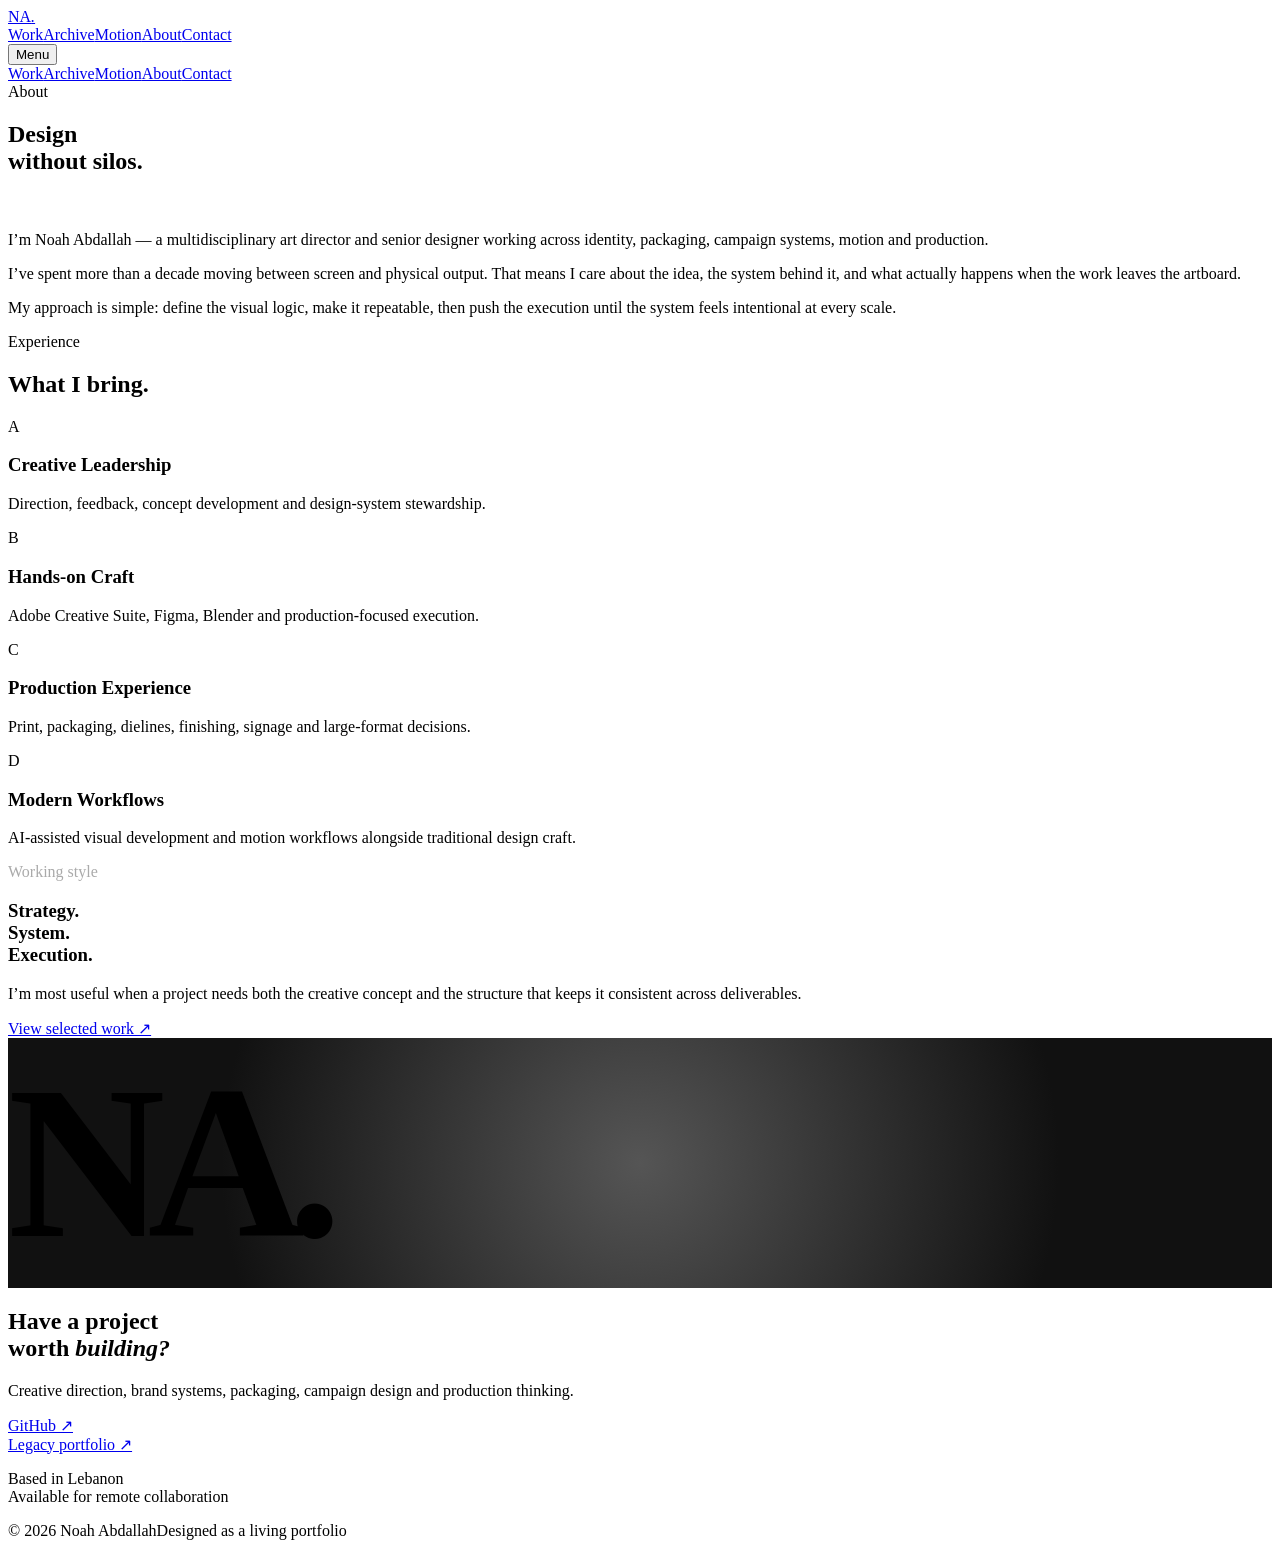
==== about.html @ 5deb1409 "Add files via upload" ====
<!doctype html><html lang="en"><head><meta charset="utf-8"><meta name="viewport" content="width=device-width,initial-scale=1"><title>About — Noah Abdallah</title><meta name="description" content="Creative director and multidisciplinary designer based in Lebanon."><meta name="theme-color" content="#f3f0ea"><link rel="icon" href="assets/favicon.svg" type="image/svg+xml"><link rel="stylesheet" href="assets/css/style.css"><meta property="og:title" content="About — Noah Abdallah"><meta property="og:description" content="Creative director and multidisciplinary designer based in Lebanon."><meta property="og:image" content="assets/img/og-cover.jpg"></head><body><div class="noise"></div><header class="shell nav"><a class="brand" href="index.html">NA<i>.</i></a><nav class="navlinks"><a href="index.html#work">Work</a><a href="archive.html">Archive</a><a href="motion.html">Motion</a><a href="about.html">About</a><a href="index.html#contact">Contact</a></nav><button class="menu-btn" aria-label="Menu">Menu</button></header><nav class="mobile-nav"><a href="index.html#work">Work</a><a href="archive.html">Archive</a><a href="motion.html">Motion</a><a href="about.html">About</a><a href="index.html#contact">Contact</a></nav><main><section class="shell archive-hero"><div class="eyebrow">About</div><h1>Design<br>without silos.</h1></section><section class="section shell" style="padding-top:20px"><div class="about-grid"><p class="big-copy reveal">I’m Noah Abdallah — a multidisciplinary art director and senior designer working across identity, packaging, campaign systems, motion and production.</p><div class="about-side reveal"><p>I’ve spent more than a decade moving between screen and physical output. That means I care about the idea, the system behind it, and what actually happens when the work leaves the artboard.</p><p>My approach is simple: define the visual logic, make it repeatable, then push the execution until the system feels intentional at every scale.</p></div></div></section><section class="section shell"><div class="section-head reveal"><div><div class="section-index">Experience</div><h2>What I bring.</h2></div></div><div class="capabilities"><div class="cap"><span class="n">A</span><div><h3>Creative Leadership</h3><p>Direction, feedback, concept development and design-system stewardship.</p></div></div><div class="cap"><span class="n">B</span><div><h3>Hands-on Craft</h3><p>Adobe Creative Suite, Figma, Blender and production-focused execution.</p></div></div><div class="cap"><span class="n">C</span><div><h3>Production Experience</h3><p>Print, packaging, dielines, finishing, signage and large-format decisions.</p></div></div><div class="cap"><span class="n">D</span><div><h3>Modern Workflows</h3><p>AI-assisted visual development and motion workflows alongside traditional design craft.</p></div></div></div></section><section class="section shell"><div class="special"><div class="special-copy"><div><div class="section-index" style="color:#aaa">Working style</div><h3>Strategy.<br>System.<br>Execution.</h3><p>I’m most useful when a project needs both the creative concept and the structure that keeps it consistent across deliverables.</p></div><a class="button" href="index.html#work">View selected work ↗</a></div><div class="special-visual" style="background:radial-gradient(circle at 50% 50%,#555,#111 65%)"><div style="font-family:Manrope;font-weight:800;font-size:min(17vw,240px);letter-spacing:-.08em">NA.</div></div></div></section></main><footer class="footer" id="contact"><div class="shell"><h2>Have a project<br>worth <i>building?</i></h2><div class="footer-grid"><div><p>Creative direction, brand systems, packaging, campaign design and production thinking.</p></div><div><a href="https://github.com/kozoo7" target="_blank" rel="noreferrer">GitHub ↗</a><br><a href="https://kozoo7.github.io/my-portfolio/" target="_blank" rel="noreferrer">Legacy portfolio ↗</a></div><div><p>Based in Lebanon<br>Available for remote collaboration</p></div></div><div class="footer-bottom"><span>© 2026 Noah Abdallah</span><span>Designed as a living portfolio</span></div></div></footer><script src="assets/js/main.js"></script></body></html>
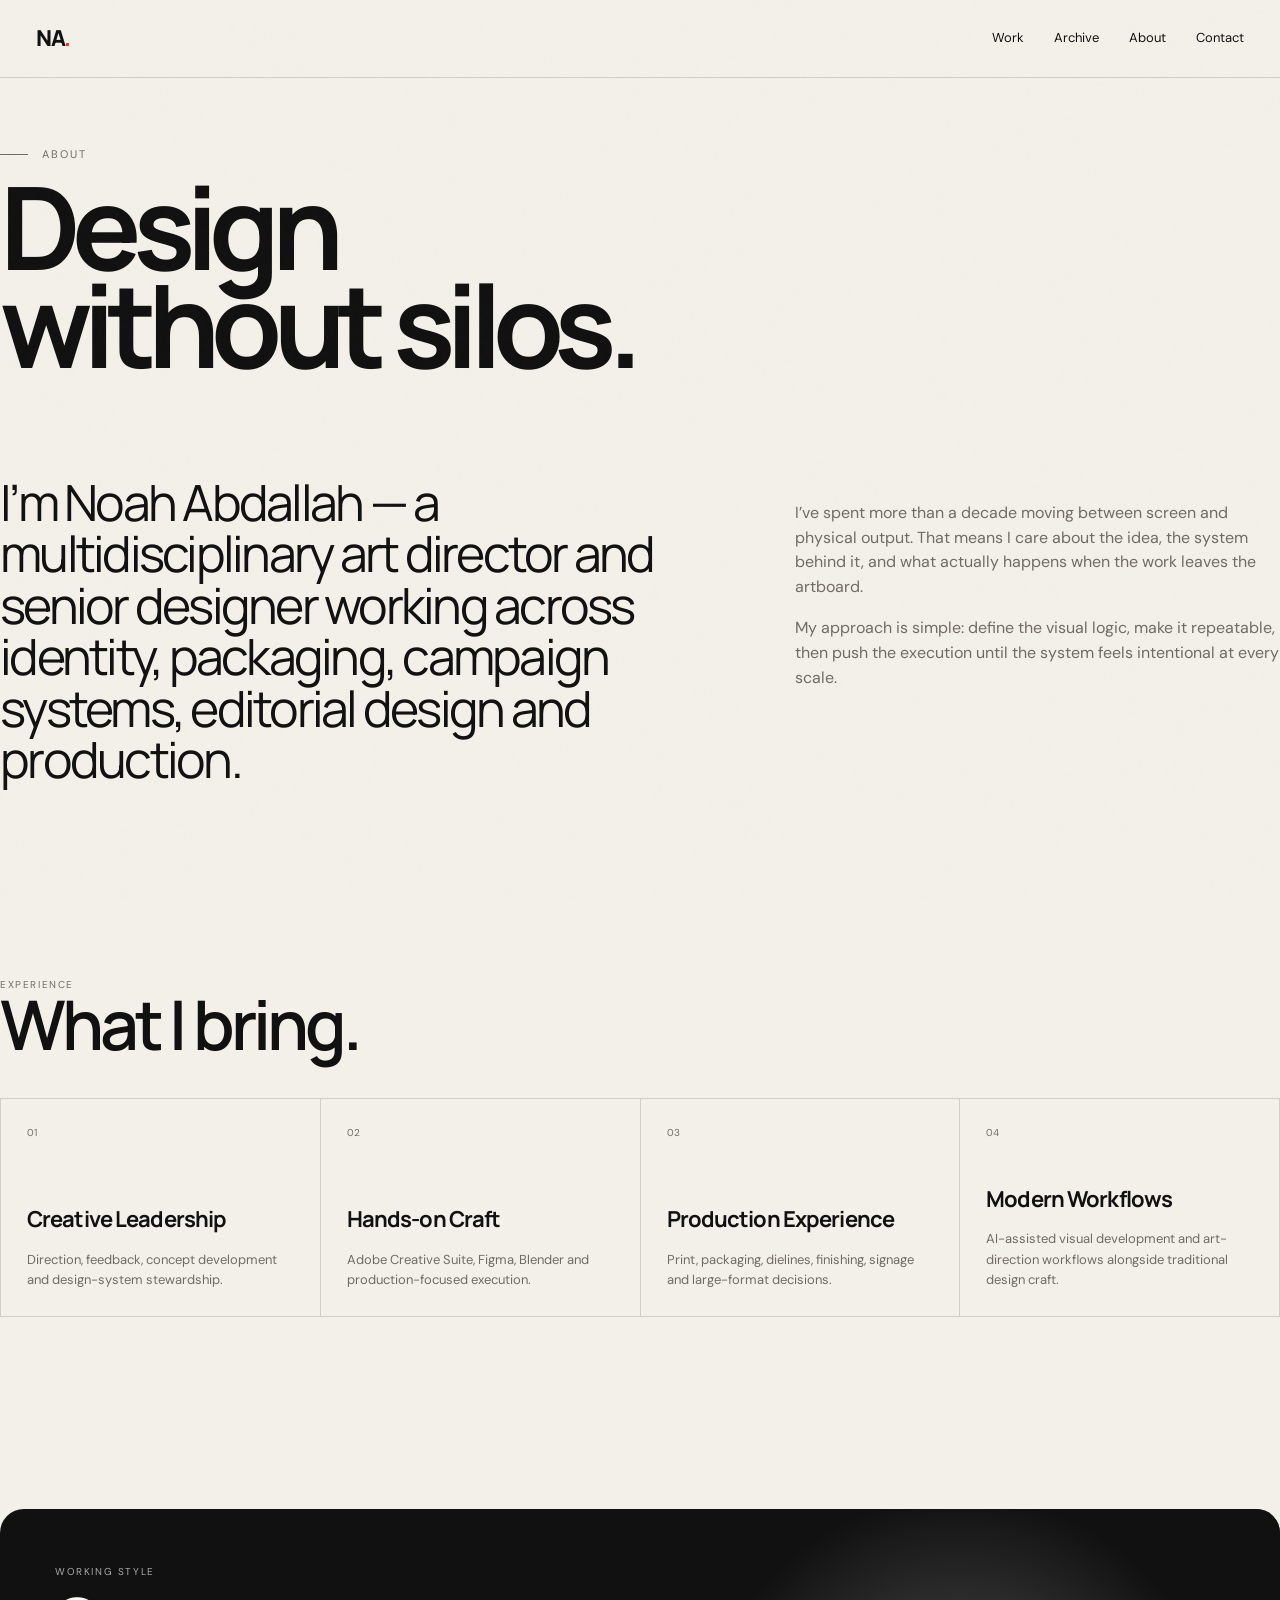
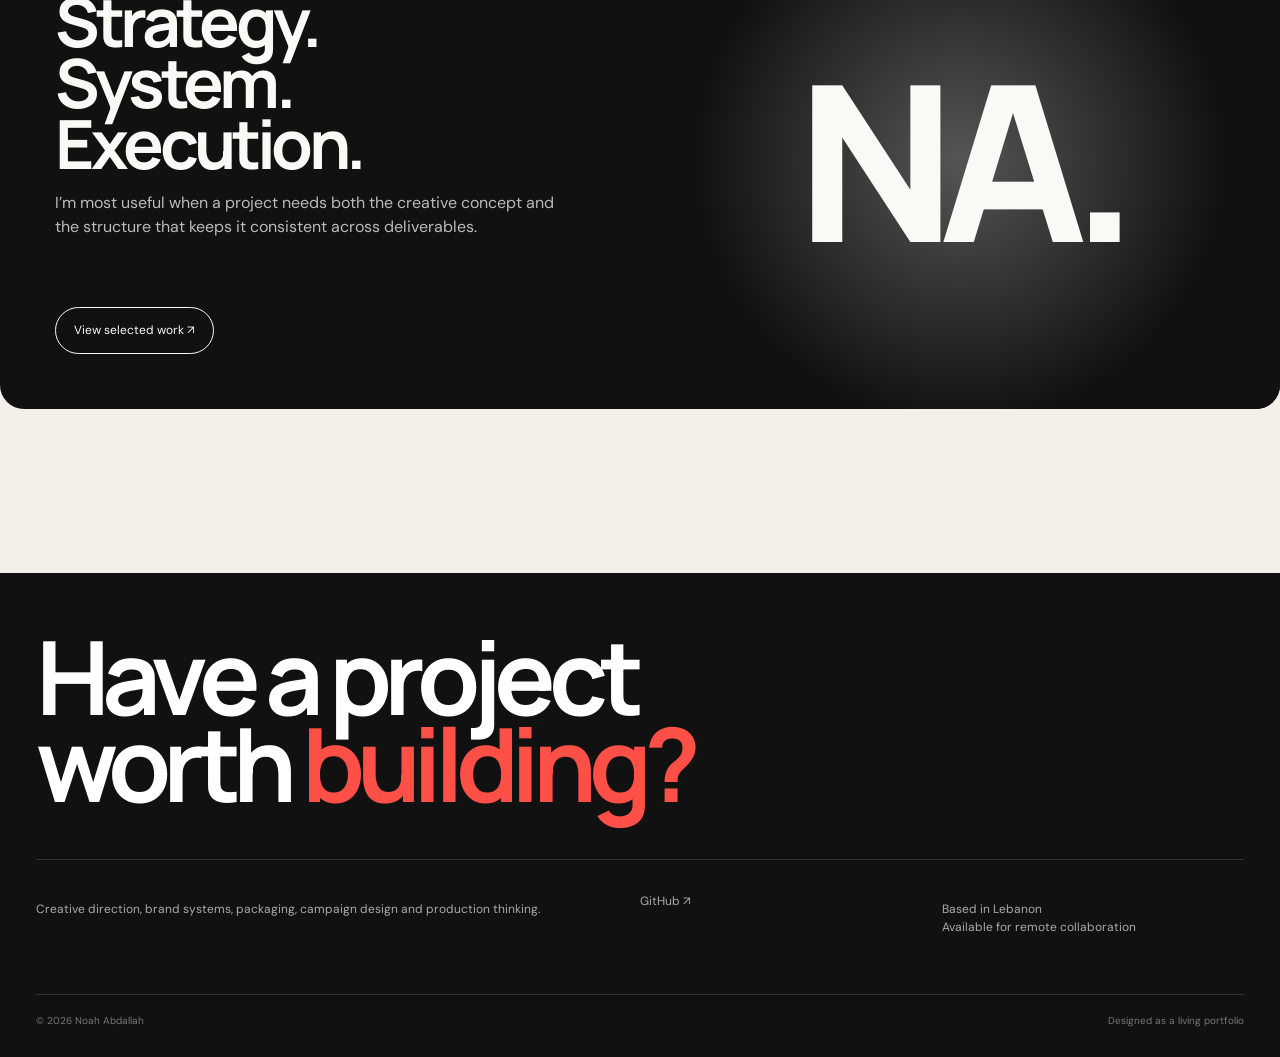
==== commit a3bbdc0a: "Add files via upload" ====
--- a/about.html
+++ b/about.html
@@ -1 +1,3 @@
-<!doctype html><html lang="en"><head><meta charset="utf-8"><meta name="viewport" content="width=device-width,initial-scale=1"><title>About — Noah Abdallah</title><meta name="description" content="Creative director and multidisciplinary designer based in Lebanon."><meta name="theme-color" content="#f3f0ea"><link rel="icon" href="assets/favicon.svg" type="image/svg+xml"><link rel="stylesheet" href="assets/css/style.css"><meta property="og:title" content="About — Noah Abdallah"><meta property="og:description" content="Creative director and multidisciplinary designer based in Lebanon."><meta property="og:image" content="assets/img/og-cover.jpg"></head><body><div class="noise"></div><header class="shell nav"><a class="brand" href="index.html">NA<i>.</i></a><nav class="navlinks"><a href="index.html#work">Work</a><a href="archive.html">Archive</a><a href="motion.html">Motion</a><a href="about.html">About</a><a href="index.html#contact">Contact</a></nav><button class="menu-btn" aria-label="Menu">Menu</button></header><nav class="mobile-nav"><a href="index.html#work">Work</a><a href="archive.html">Archive</a><a href="motion.html">Motion</a><a href="about.html">About</a><a href="index.html#contact">Contact</a></nav><main><section class="shell archive-hero"><div class="eyebrow">About</div><h1>Design<br>without silos.</h1></section><section class="section shell" style="padding-top:20px"><div class="about-grid"><p class="big-copy reveal">I’m Noah Abdallah — a multidisciplinary art director and senior designer working across identity, packaging, campaign systems, motion and production.</p><div class="about-side reveal"><p>I’ve spent more than a decade moving between screen and physical output. That means I care about the idea, the system behind it, and what actually happens when the work leaves the artboard.</p><p>My approach is simple: define the visual logic, make it repeatable, then push the execution until the system feels intentional at every scale.</p></div></div></section><section class="section shell"><div class="section-head reveal"><div><div class="section-index">Experience</div><h2>What I bring.</h2></div></div><div class="capabilities"><div class="cap"><span class="n">A</span><div><h3>Creative Leadership</h3><p>Direction, feedback, concept development and design-system stewardship.</p></div></div><div class="cap"><span class="n">B</span><div><h3>Hands-on Craft</h3><p>Adobe Creative Suite, Figma, Blender and production-focused execution.</p></div></div><div class="cap"><span class="n">C</span><div><h3>Production Experience</h3><p>Print, packaging, dielines, finishing, signage and large-format decisions.</p></div></div><div class="cap"><span class="n">D</span><div><h3>Modern Workflows</h3><p>AI-assisted visual development and motion workflows alongside traditional design craft.</p></div></div></div></section><section class="section shell"><div class="special"><div class="special-copy"><div><div class="section-index" style="color:#aaa">Working style</div><h3>Strategy.<br>System.<br>Execution.</h3><p>I’m most useful when a project needs both the creative concept and the structure that keeps it consistent across deliverables.</p></div><a class="button" href="index.html#work">View selected work ↗</a></div><div class="special-visual" style="background:radial-gradient(circle at 50% 50%,#555,#111 65%)"><div style="font-family:Manrope;font-weight:800;font-size:min(17vw,240px);letter-spacing:-.08em">NA.</div></div></div></section></main><footer class="footer" id="contact"><div class="shell"><h2>Have a project<br>worth <i>building?</i></h2><div class="footer-grid"><div><p>Creative direction, brand systems, packaging, campaign design and production thinking.</p></div><div><a href="https://github.com/kozoo7" target="_blank" rel="noreferrer">GitHub ↗</a><br><a href="https://kozoo7.github.io/my-portfolio/" target="_blank" rel="noreferrer">Legacy portfolio ↗</a></div><div><p>Based in Lebanon<br>Available for remote collaboration</p></div></div><div class="footer-bottom"><span>© 2026 Noah Abdallah</span><span>Designed as a living portfolio</span></div></div></footer><script src="assets/js/main.js"></script></body></html>+<!DOCTYPE html>
+
+<html lang="en"><head><meta charset="utf-8"/><meta content="width=device-width,initial-scale=1" name="viewport"/><title>About — Noah Abdallah</title><meta content="Creative director and multidisciplinary designer based in Lebanon." name="description"/><meta content="#f3f0ea" name="theme-color"/><link href="assets/favicon.svg" rel="icon" type="image/svg+xml"/><link href="assets/css/style.css" rel="stylesheet"/><meta content="About — Noah Abdallah" property="og:title"/><meta content="Creative director and multidisciplinary designer based in Lebanon." property="og:description"/><meta content="assets/img/og-cover.jpg" property="og:image"/></head><body><div class="noise"></div><header class="shell nav"><a class="brand" href="index.html">NA<i>.</i></a><nav class="navlinks"><a href="index.html#work">Work</a><a href="archive.html">Archive</a><a href="about.html">About</a><a href="index.html#contact">Contact</a></nav><button aria-label="Menu" class="menu-btn">Menu</button></header><nav class="mobile-nav"><a href="index.html#work">Work</a><a href="archive.html">Archive</a><a href="about.html">About</a><a href="index.html#contact">Contact</a></nav><main><section class="shell archive-hero"><div class="eyebrow">About</div><h1>Design<br/>without silos.</h1></section><section class="section shell" style="padding-top:20px"><div class="about-grid"><p class="big-copy reveal">I’m Noah Abdallah — a multidisciplinary art director and senior designer working across identity, packaging, campaign systems, editorial design and production.</p><div class="about-side reveal"><p>I’ve spent more than a decade moving between screen and physical output. That means I care about the idea, the system behind it, and what actually happens when the work leaves the artboard.</p><p>My approach is simple: define the visual logic, make it repeatable, then push the execution until the system feels intentional at every scale.</p></div></div></section><section class="section shell"><div class="section-head reveal"><div><div class="section-index">Experience</div><h2>What I bring.</h2></div></div><div class="capabilities"><div class="cap"><span class="n">01</span><div><h3>Creative Leadership</h3><p>Direction, feedback, concept development and design-system stewardship.</p></div></div><div class="cap"><span class="n">02</span><div><h3>Hands-on Craft</h3><p>Adobe Creative Suite, Figma, Blender and production-focused execution.</p></div></div><div class="cap"><span class="n">03</span><div><h3>Production Experience</h3><p>Print, packaging, dielines, finishing, signage and large-format decisions.</p></div></div><div class="cap"><span class="n">04</span><div><h3>Modern Workflows</h3><p>AI-assisted visual development and art-direction workflows alongside traditional design craft.</p></div></div></div></section><section class="section shell"><div class="special"><div class="special-copy"><div><div class="section-index" style="color:#aaa">Working style</div><h3>Strategy.<br/>System.<br/>Execution.</h3><p>I’m most useful when a project needs both the creative concept and the structure that keeps it consistent across deliverables.</p></div><a class="button" href="index.html#work">View selected work ↗</a></div><div class="special-visual" style="background:radial-gradient(circle at 50% 50%,#555,#111 65%)"><div style="font-family:Manrope;font-weight:800;font-size:min(17vw,240px);letter-spacing:-.08em">NA.</div></div></div></section></main><footer class="footer" id="contact"><div class="shell"><h2>Have a project<br/>worth <i>building?</i></h2><div class="footer-grid"><div><p>Creative direction, brand systems, packaging, campaign design and production thinking.</p></div><div><a href="https://github.com/kozoo7" rel="noreferrer" target="_blank">GitHub ↗</a></div><div><p>Based in Lebanon<br/>Available for remote collaboration</p></div></div><div class="footer-bottom"><span>© 2026 Noah Abdallah</span><span>Designed as a living portfolio</span></div></div></footer><script src="assets/js/main.js"></script></body></html>
--- a/assets/css/style.css
+++ b/assets/css/style.css
@@ -0,0 +1,68 @@
+@import url('https://fonts.googleapis.com/css2?family=DM+Sans:wght@400;500;600&family=Manrope:wght@400;500;600;700;800&display=swap');
+:root{--bg:#f3f0ea;--paper:#fbf9f5;--ink:#111;--muted:#716b63;--line:rgba(17,17,17,.15);--accent:#e63b32;--pad:clamp(20px,3.3vw,58px);--max:1600px;--ease:cubic-bezier(.2,.8,.2,1)}*{box-sizing:border-box}html{scroll-behavior:smooth}body{margin:0;background:var(--bg);color:var(--ink);font-family:'DM Sans',Arial,sans-serif;line-height:1.55;-webkit-font-smoothing:antialiased}body.menu-open{overflow:hidden}a{color:inherit;text-decoration:none}img{display:block;max-width:100%}button{font:inherit;color:inherit}.shell{max-width:var(--max);margin:auto;padding-left:var(--pad);padding-right:var(--pad)}.noise{position:fixed;inset:0;pointer-events:none;opacity:.045;z-index:70;background-image:url("data:image/svg+xml,%3Csvg viewBox='0 0 180 180' xmlns='http://www.w3.org/2000/svg'%3E%3Cfilter id='n'%3E%3CfeTurbulence type='fractalNoise' baseFrequency='.8' numOctaves='3' stitchTiles='stitch'/%3E%3C/filter%3E%3Crect width='100%25' height='100%25' filter='url(%23n)' opacity='.35'/%3E%3C/svg%3E")}.nav{height:88px;display:flex;align-items:center;justify-content:space-between;border-bottom:1px solid var(--line);position:relative;z-index:40}.brand{font-family:'Manrope';font-weight:800;letter-spacing:-.06em;font-size:22px}.brand i{font-style:normal;color:var(--accent)}.navlinks{display:flex;gap:30px;font-size:13px}.navlinks a{position:relative}.navlinks a:after{content:'';position:absolute;left:0;right:100%;bottom:-5px;height:1px;background:currentColor;transition:right .3s var(--ease)}.navlinks a:hover:after{right:0}.menu-btn{display:none;border:0;background:none;padding:10px;margin-right:-10px}.mobile-nav{display:none}.hero{min-height:calc(100svh - 88px);padding:clamp(54px,7.5vw,116px) 0 38px;display:grid;grid-template-rows:auto 1fr auto}.eyebrow{font-size:11px;text-transform:uppercase;letter-spacing:.18em;color:var(--muted);display:flex;gap:14px;align-items:center}.eyebrow:before{content:'';width:28px;height:1px;background:currentColor}.hero h1{font-family:'Manrope';font-size:clamp(56px,10.6vw,176px);line-height:.84;letter-spacing:-.075em;margin:32px 0 0;max-width:1260px;font-weight:700}.hero h1 em{font-style:normal;color:var(--accent)}.hero-foot{display:grid;grid-template-columns:1fr 1fr;gap:40px;align-items:end;margin-top:50px;padding-top:28px;border-top:1px solid var(--line)}.hero-copy{font-size:clamp(17px,1.45vw,23px);max-width:690px}.hero-meta{display:flex;justify-content:flex-end;gap:42px;color:var(--muted);font-size:12px}.hero-meta b{display:block;color:var(--ink);font-size:18px;margin-bottom:3px}.marquee{overflow:hidden;border-top:1px solid #222;border-bottom:1px solid #222;padding:16px 0;background:var(--ink);color:var(--paper)}.marquee-track{display:flex;width:max-content;animation:marquee 29s linear infinite}.marquee span{font-family:'Manrope';font-size:13px;text-transform:uppercase;letter-spacing:.09em;padding-right:44px}.marquee span:after{content:'✦';margin-left:44px;color:#ff5950}@keyframes marquee{to{transform:translateX(-50%)}}.section{padding:clamp(78px,9vw,145px) 0}.section-head{display:grid;grid-template-columns:1fr 1fr;gap:40px;margin-bottom:50px;align-items:end}.section-index{font-size:10px;letter-spacing:.16em;color:var(--muted);text-transform:uppercase}.section h2{font-family:'Manrope';font-size:clamp(42px,6vw,92px);line-height:.92;letter-spacing:-.06em;margin:0;font-weight:600}.section-intro{max-width:600px;color:var(--muted);justify-self:end;font-size:16px}.project-list{border-top:1px solid var(--line)}.project-row{display:grid;grid-template-columns:90px minmax(0,1fr) 210px 54px;gap:20px;align-items:center;padding:27px 0;border-bottom:1px solid var(--line);transition:padding .3s var(--ease)}.project-row:hover{padding-left:10px;padding-right:10px}.project-row .num{font-size:10px;color:var(--muted)}.project-row h3{font-family:'Manrope';font-size:clamp(28px,4vw,63px);line-height:1;letter-spacing:-.055em;margin:0;font-weight:600}.project-row .type{font-size:12px;color:var(--muted)}.arrow{width:48px;height:48px;border:1px solid var(--line);border-radius:50%;display:grid;place-items:center;transition:.3s var(--ease)}.project-row:hover .arrow{background:var(--ink);color:var(--paper);transform:rotate(-45deg)}.project-preview{position:fixed;z-index:30;width:min(420px,28vw);aspect-ratio:4/3;object-fit:cover;pointer-events:none;opacity:0;transform:translate(-50%,-50%) scale(.94) rotate(-2deg);transition:opacity .15s,transform .25s var(--ease);border-radius:12px;box-shadow:0 30px 70px rgba(0,0,0,.18)}.project-preview.show{opacity:1;transform:translate(-50%,-50%) scale(1)}.feature-grid{display:grid;grid-template-columns:repeat(12,1fr);gap:18px}.feature-card{grid-column:span 6;background:#ded9d0;border-radius:18px;overflow:hidden;position:relative;min-height:580px}.feature-card:nth-child(3n){grid-column:span 12;min-height:720px}.feature-card img{width:100%;height:100%;object-fit:cover;transition:transform .7s var(--ease)}.feature-card:hover img{transform:scale(1.025)}.feature-overlay{position:absolute;inset:auto 0 0;padding:30px;background:linear-gradient(transparent,rgba(0,0,0,.76));color:white}.feature-overlay small{text-transform:uppercase;letter-spacing:.15em;opacity:.75}.feature-overlay h3{font-family:'Manrope';font-size:clamp(28px,3vw,48px);letter-spacing:-.05em;margin:6px 0 0}.capabilities{display:grid;grid-template-columns:repeat(4,1fr);border-top:1px solid var(--line);border-left:1px solid var(--line)}.cap{padding:30px;min-height:248px;border-right:1px solid var(--line);border-bottom:1px solid var(--line);display:flex;flex-direction:column;justify-content:space-between}.cap .n{font-size:10px;color:var(--muted)}.cap h3{font-family:'Manrope';font-size:25px;line-height:1.1;letter-spacing:-.04em;margin:0}.cap p{font-size:13px;color:var(--muted);margin:18px 0 0}.archive-grid{display:grid;grid-template-columns:repeat(4,1fr);gap:16px}.archive-card{background:var(--paper);border-radius:16px;overflow:hidden}.archive-card .thumb{aspect-ratio:1/1.08;overflow:hidden;background:#ddd}.archive-card img{width:100%;height:100%;object-fit:cover;transition:.55s var(--ease)}.archive-card:hover img{transform:scale(1.04)}.archive-info{padding:18px}.archive-info h3{margin:0;font-family:'Manrope';font-size:18px;letter-spacing:-.03em}.archive-info p{margin:3px 0 0;font-size:11px;color:var(--muted)}.special{display:grid;grid-template-columns:1fr 1fr;background:var(--ink);color:var(--paper);border-radius:24px;overflow:hidden}.special-copy{padding:clamp(34px,5vw,80px);display:flex;flex-direction:column;justify-content:space-between;min-height:560px}.special h3{font-family:'Manrope';font-size:clamp(42px,6vw,90px);letter-spacing:-.065em;line-height:.9;margin:12px 0}.special p{color:#bbb;max-width:510px}.special-visual{background:radial-gradient(circle at 70% 30%,#e3372f,#1a1a1a 55%);display:grid;place-items:center;min-height:560px;position:relative;overflow:hidden}.card-deck{width:190px;height:270px;border:1px solid rgba(255,255,255,.6);border-radius:16px;background:#f6f0e7;color:#111;display:grid;place-items:center;font-family:'Manrope';font-size:54px;font-weight:800;box-shadow:-20px 20px 0 rgba(255,255,255,.12),-40px 40px 0 rgba(255,255,255,.06);transform:rotate(8deg)}.button{display:inline-flex;align-items:center;gap:12px;padding:13px 18px;border:1px solid currentColor;border-radius:999px;font-size:12px;width:max-content}.button .dot{width:7px;height:7px;border-radius:50%;background:var(--accent)}.button.dark{background:var(--ink);color:white;border-color:var(--ink)}.about-grid{display:grid;grid-template-columns:1.2fr .8fr;gap:80px}.big-copy{font-family:'Manrope';font-size:clamp(30px,4.4vw,67px);letter-spacing:-.055em;line-height:1.03;margin:0}.about-side{padding-top:8px;color:var(--muted)}.stats{display:grid;grid-template-columns:repeat(3,1fr);margin-top:58px;border-top:1px solid var(--line);border-left:1px solid var(--line)}.stat{padding:28px;border-right:1px solid var(--line);border-bottom:1px solid var(--line)}.stat b{display:block;font-family:'Manrope';font-size:42px;letter-spacing:-.06em;color:var(--ink)}.stat span{font-size:11px;color:var(--muted)}.footer{background:var(--ink);color:white;padding:70px 0 30px;margin-top:80px}.footer h2{font-family:'Manrope';font-size:clamp(50px,9vw,150px);line-height:.85;letter-spacing:-.075em;margin:0 0 60px}.footer h2 i{font-style:normal;color:#ff5047}.footer-grid{display:grid;grid-template-columns:2fr 1fr 1fr;border-top:1px solid #333;padding-top:28px}.footer a,.footer p{color:#aaa;font-size:12px}.footer a:hover{color:white}.footer-bottom{display:flex;justify-content:space-between;border-top:1px solid #333;margin-top:45px;padding-top:18px;color:#777;font-size:10px}.reveal{opacity:0;transform:translateY(28px);transition:opacity .8s var(--ease),transform .8s var(--ease)}.reveal.in{opacity:1;transform:none}.case-hero{padding:68px 0 45px}.case-top{display:grid;grid-template-columns:1.4fr .6fr;gap:60px;align-items:end}.case-hero h1{font-family:'Manrope';font-size:clamp(64px,10vw,160px);line-height:.84;letter-spacing:-.075em;margin:18px 0 0}.case-summary{font-size:18px;color:var(--muted);max-width:550px}.case-cover{margin-top:55px;border-radius:22px;overflow:hidden;max-height:82vh}.case-cover img{width:100%;height:100%;object-fit:cover}.case-meta{display:grid;grid-template-columns:repeat(4,1fr);border-top:1px solid var(--line);border-left:1px solid var(--line);margin-top:24px}.meta-cell{padding:20px;border-right:1px solid var(--line);border-bottom:1px solid var(--line)}.meta-cell small{display:block;color:var(--muted);font-size:9px;text-transform:uppercase;letter-spacing:.14em;margin-bottom:8px}.meta-cell b{font-size:13px;font-weight:500}.case-story{display:grid;grid-template-columns:1fr 1fr;gap:80px;padding:100px 0}.story-block h3{font-family:'Manrope';font-size:12px;text-transform:uppercase;letter-spacing:.14em;margin:0 0 18px}.story-block p{font-family:'Manrope';font-size:clamp(24px,2.8vw,42px);line-height:1.15;letter-spacing:-.035em;margin:0}.deliverables{display:flex;flex-wrap:wrap;gap:8px;margin-top:25px}.chip{border:1px solid var(--line);border-radius:999px;padding:9px 13px;font-size:11px;color:var(--muted)}.gallery{display:grid;grid-template-columns:repeat(12,1fr);gap:16px}.gallery figure{margin:0;overflow:hidden;border-radius:16px;background:#ddd}.gallery figure:nth-child(6n+1),.gallery figure:nth-child(6n+4){grid-column:span 8}.gallery figure:nth-child(6n+2),.gallery figure:nth-child(6n+3),.gallery figure:nth-child(6n+5),.gallery figure:nth-child(6n+6){grid-column:span 4}.gallery img{width:100%;height:100%;min-height:360px;object-fit:cover;transition:transform .7s var(--ease)}.gallery figure:hover img{transform:scale(1.02)}.next-project{margin-top:110px;border-top:1px solid var(--line);padding:50px 0}.next-project small{text-transform:uppercase;letter-spacing:.14em;color:var(--muted)}.next-project h2{font-family:'Manrope';font-size:clamp(52px,8vw,120px);letter-spacing:-.07em;line-height:.9;margin:16px 0}.archive-hero{padding:80px 0}.archive-hero h1{font-family:'Manrope';font-size:clamp(62px,10vw,150px);line-height:.85;letter-spacing:-.075em;margin:15px 0}.filter-bar{display:flex;gap:8px;flex-wrap:wrap;margin-top:35px}.filter-btn{border:1px solid var(--line);background:none;border-radius:999px;padding:9px 14px;font-size:11px;cursor:pointer}.filter-btn.active{background:var(--ink);color:white;border-color:var(--ink)}.lightbox{position:fixed;inset:0;background:rgba(8,8,8,.94);z-index:100;display:none;align-items:center;justify-content:center;padding:36px}.lightbox.open{display:flex}.lightbox img{max-width:95vw;max-height:92vh;object-fit:contain}.lightbox-close{position:absolute;right:25px;top:20px;color:white;background:none;border:0;font-size:32px;cursor:pointer}@media(max-width:900px){.nav{height:72px}.navlinks{display:none}.menu-btn{display:block}.mobile-nav{position:fixed;inset:0;background:var(--bg);z-index:35;padding:100px var(--pad) 30px;display:flex;flex-direction:column;gap:12px;transform:translateY(-100%);transition:.5s var(--ease)}.mobile-nav.open{transform:none}.mobile-nav a{font-family:'Manrope';font-size:42px;letter-spacing:-.05em}.hero{min-height:calc(100svh - 72px)}.hero-foot,.section-head,.about-grid,.case-top,.case-story,.special{grid-template-columns:1fr}.hero-meta{justify-content:flex-start}.project-row{grid-template-columns:45px 1fr 44px}.project-row .type{display:none}.feature-card,.feature-card:nth-child(3n){grid-column:span 12;min-height:500px}.capabilities{grid-template-columns:repeat(2,1fr)}.archive-grid{grid-template-columns:repeat(2,1fr)}.footer-grid{grid-template-columns:1fr;gap:25px}.case-meta{grid-template-columns:repeat(2,1fr)}.gallery figure,.gallery figure:nth-child(n){grid-column:span 12}.project-preview{display:none}.special-copy,.special-visual{min-height:430px}.stats{grid-template-columns:1fr}}@media(max-width:560px){.hero h1{font-size:clamp(50px,17vw,82px)}.hero-meta{display:grid;grid-template-columns:1fr 1fr;gap:18px}.project-row{padding:22px 0}.project-row h3{font-size:30px}.capabilities,.archive-grid{grid-template-columns:1fr}.cap{min-height:180px}.section{padding:75px 0}.section-head{margin-bottom:34px}.case-hero h1{font-size:17vw}.case-meta{grid-template-columns:1fr}.gallery img{min-height:260px}.footer h2{font-size:15vw}}@media(prefers-reduced-motion:reduce){*{scroll-behavior:auto!important}.marquee-track{animation:none}.reveal{opacity:1;transform:none;transition:none}}
+/* Cedars Playing Cards case study */
+.cedars-hero-media{margin-top:55px;position:relative;border-radius:24px;overflow:hidden;background:#e7e2d9;min-height:min(72vh,780px)}.cedars-hero-media img{width:100%;height:100%;min-height:min(72vh,780px);object-fit:cover}.cedars-stamp{position:absolute;right:28px;bottom:28px;width:150px;height:150px;border-radius:50%;background:#173f2c;color:#fff;display:flex;flex-direction:column;align-items:center;justify-content:center;text-align:center;transform:rotate(-8deg);box-shadow:0 18px 40px rgba(0,0,0,.18)}.cedars-stamp span{font-size:10px;letter-spacing:.16em;opacity:.75}.cedars-stamp strong{font-family:'Manrope';font-size:20px;line-height:1.05;margin-top:6px}.cedars-gallery{display:grid;grid-template-columns:1.2fr .8fr;grid-template-rows:minmax(330px,1fr) minmax(280px,.8fr);gap:16px}.cedars-gallery figure{margin:0;border-radius:20px;overflow:hidden;background:#ded9d0}.cedars-gallery img{width:100%;height:100%;object-fit:cover;transition:transform .7s var(--ease)}.cedars-gallery figure:hover img{transform:scale(1.025)}.cedars-wide{grid-row:span 2}.cedars-tall{min-height:350px}.cedars-card-art{display:grid;place-items:center;background:#173f2c!important;padding:36px}.card-art-card{width:min(230px,60%);aspect-ratio:2.5/3.5;border-radius:15px;background:#f8f4ea;box-shadow:-16px 16px 0 rgba(255,255,255,.12),-32px 32px 0 rgba(255,255,255,.06);transform:rotate(5deg);padding:22px;display:flex;flex-direction:column;justify-content:space-between;color:#173f2c}.card-art-card .suit{font-size:42px}.cedar-mark{font-family:'Manrope';font-size:clamp(25px,3vw,42px);font-weight:800;letter-spacing:-.06em}.card-art-card small{text-transform:uppercase;letter-spacing:.14em;font-size:8px}.campaign-panel{border-radius:24px;background:#173f2c;color:#fff;padding:clamp(34px,5vw,78px);display:grid;grid-template-columns:1.3fr .7fr;gap:70px;align-items:end}.campaign-panel h2{color:#fff;margin-top:14px}.campaign-panel p{color:#c7d5cd;max-width:700px;font-size:16px}.campaign-panel .section-index{color:#a9bdb1}.campaign-actions{display:flex;flex-direction:column;align-items:flex-start;gap:14px}.kickstarter-btn{background:#05ce78;color:#07170f;border-color:#05ce78;font-weight:600}.campaign-note{font-size:10px;letter-spacing:.12em;text-transform:uppercase;color:#9cb0a4}.cedars-feature-visual{background:#173f2c!important}.cedars-feature-visual img{width:100%;height:100%;min-height:560px;object-fit:cover;transition:transform .7s var(--ease)}.cedars-feature:hover .cedars-feature-visual img{transform:scale(1.03)}@media(max-width:900px){.cedars-gallery{grid-template-columns:1fr;grid-template-rows:auto}.cedars-wide{grid-row:auto}.cedars-gallery figure{min-height:360px}.campaign-panel{grid-template-columns:1fr;gap:35px}.cedars-feature-visual img{min-height:430px}}@media(max-width:560px){.cedars-hero-media,.cedars-hero-media img{min-height:440px}.cedars-stamp{width:112px;height:112px;right:16px;bottom:16px}.cedars-stamp strong{font-size:15px}.cedars-gallery figure{min-height:280px}.campaign-panel{padding:28px}.card-art-card{width:65%}}
+
+
+/* V3 — refined desktop scale + embedded motion gallery */
+@media (min-width:901px){
+  :root{--max:1440px;--pad:clamp(22px,2.8vw,48px)}
+  .nav{height:78px}
+  .hero{min-height:calc(100svh - 78px);padding:clamp(46px,6.4vw,98px) 0 34px}
+  .hero h1{font-size:clamp(52px,9.45vw,150px);max-width:1140px}
+  .hero-copy{font-size:clamp(16px,1.3vw,21px);max-width:620px}
+  .hero-foot{margin-top:42px;padding-top:24px}
+  .section{padding:clamp(68px,7.5vw,118px) 0}
+  .section-head{margin-bottom:42px}
+  .section h2{font-size:clamp(38px,5.35vw,78px)}
+  .section-intro{font-size:14px;max-width:540px}
+  .project-row{grid-template-columns:78px minmax(0,1fr) 190px 48px;padding:23px 0}
+  .project-row h3{font-size:clamp(25px,3.55vw,56px)}
+  .arrow{width:44px;height:44px}
+  .feature-card{min-height:500px}
+  .feature-card:nth-child(3n){min-height:620px}
+  .feature-overlay{padding:25px}
+  .feature-overlay h3{font-size:clamp(25px,2.7vw,42px)}
+  .cap{padding:26px;min-height:218px}
+  .cap h3{font-size:22px}
+  .archive-info{padding:15px}
+  .archive-info h3{font-size:16px}
+  .special-copy,.special-visual{min-height:500px}
+  .special-copy{padding:clamp(32px,4.3vw,65px)}
+  .special h3{font-size:clamp(38px,5.3vw,76px)}
+  .cedars-feature-visual img{min-height:500px}
+  .big-copy{font-size:clamp(28px,3.9vw,58px)}
+  .about-grid{gap:68px}
+  .stats{margin-top:50px}
+  .stat{padding:24px}
+  .stat b{font-size:37px}
+  .footer{padding:60px 0 28px;margin-top:68px}
+  .footer h2{font-size:clamp(46px,8vw,130px);margin-bottom:52px}
+  .case-hero{padding:58px 0 40px}
+  .case-hero h1{font-size:clamp(58px,9vw,138px)}
+  .case-cover{margin-top:48px;max-height:76vh}
+  .case-story{gap:68px;padding:82px 0}
+  .story-block p{font-size:clamp(22px,2.5vw,37px)}
+  .gallery img{min-height:320px}
+  .next-project{margin-top:92px;padding:44px 0}
+  .next-project h2{font-size:clamp(46px,7.2vw,105px)}
+  .archive-hero{padding:68px 0}
+  .archive-hero h1{font-size:clamp(56px,9vw,130px)}
+  .cedars-hero-media,.cedars-hero-media img{min-height:min(65vh,680px)}
+}
+
+.motion-showcase{display:grid;grid-template-columns:repeat(12,1fr);gap:16px}
+.motion-card{grid-column:span 4;background:#111;color:#fff;border-radius:18px;overflow:hidden;position:relative}
+.motion-card.featured{grid-column:span 8}
+.motion-media{aspect-ratio:16/10;background:#090909;overflow:hidden;position:relative}
+.motion-card.featured .motion-media{aspect-ratio:16/9}
+.motion-media video{width:100%;height:100%;display:block;object-fit:cover;background:#090909}
+.motion-info{padding:18px 20px 20px;display:flex;justify-content:space-between;gap:20px;align-items:flex-end}
+.motion-info h3{font-family:'Manrope';font-size:20px;letter-spacing:-.035em;margin:0}
+.motion-info p{font-size:10px;text-transform:uppercase;letter-spacing:.13em;color:#999;margin:5px 0 0}
+.motion-badge{font-size:9px;border:1px solid #444;border-radius:999px;padding:6px 9px;color:#bbb;white-space:nowrap}
+.motion-note{margin-top:18px;color:var(--muted);font-size:11px;max-width:680px}
+.motion-archive-links{display:grid;grid-template-columns:repeat(3,1fr);gap:10px;margin-top:28px}
+.motion-archive-link{border:1px solid var(--line);border-radius:14px;padding:18px;display:flex;justify-content:space-between;align-items:center;font-size:12px;transition:.25s var(--ease)}
+.motion-archive-link:hover{background:var(--ink);color:#fff;border-color:var(--ink)}
+@media(max-width:900px){.motion-card,.motion-card.featured{grid-column:span 12}.motion-archive-links{grid-template-columns:1fr}}
